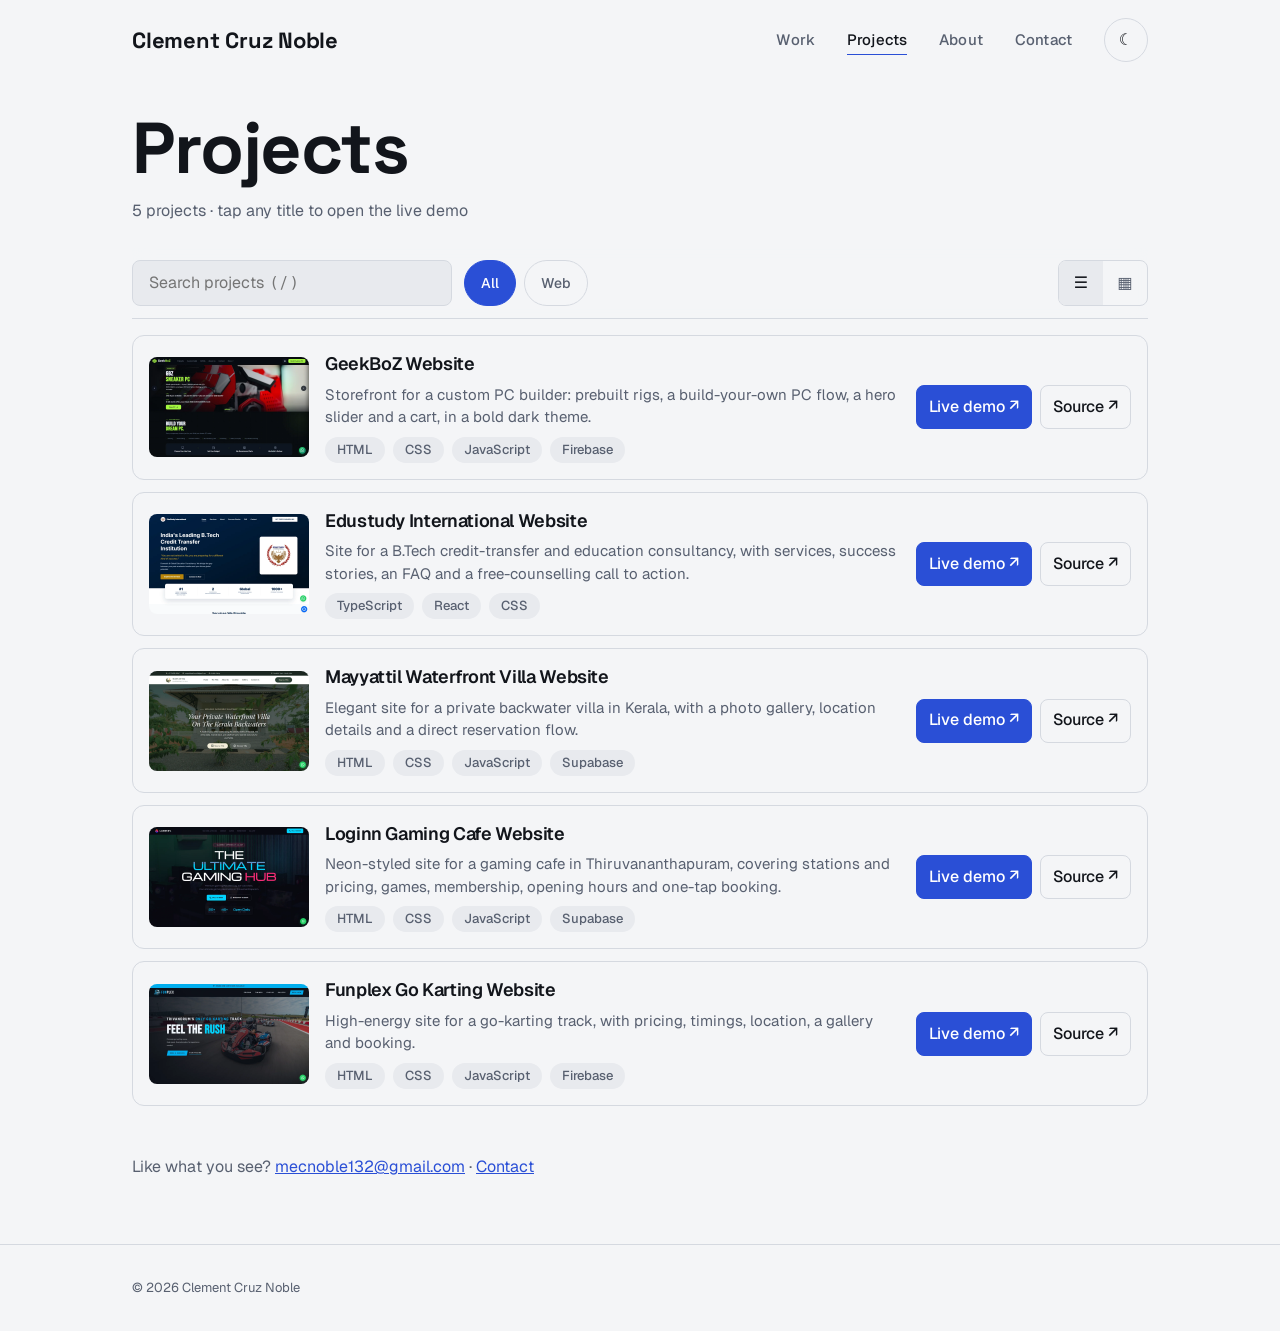
==== projects.html @ 08182e44 "Initial commit: portfolio site Co-Authored-By: Claude Sonnet 5.5 <noreply@anthropic.com>" ====
<!doctype html>
<html lang="en">
<head>
  <meta charset="utf-8">
  <meta name="viewport" content="width=device-width, initial-scale=1">
  <title>Projects — Clement Cruz Noble</title>
  <meta name="description" content="A quick, searchable list of projects by Clement Cruz Noble, each with a live demo and source code link.">
  <link rel="canonical" href="https://example.com/projects.html">
  <link rel="icon" href="assets/icons/favicon.svg" type="image/svg+xml">
  <meta property="og:type" content="website">
  <meta property="og:title" content="Projects — Clement Cruz Noble">
  <meta property="og:description" content="A quick, searchable list of projects with live demos and source code.">
  <meta property="og:url" content="https://example.com/projects.html">
  <meta name="twitter:card" content="summary_large_image">

  <script>
    try {
      const t = localStorage.getItem("theme") ||
        (matchMedia("(prefers-color-scheme: dark)").matches ? "dark" : "light");
      document.documentElement.dataset.theme = t;
    } catch (e) {}
  </script>

  <link rel="preconnect" href="https://fonts.googleapis.com">
  <link rel="preconnect" href="https://fonts.gstatic.com" crossorigin>
  <link rel="stylesheet" href="https://fonts.googleapis.com/css2?family=Geist:wght@400;500;600&family=Geist+Mono:wght@400;500&family=Space+Grotesk:wght@500;700&display=swap">
  <link rel="stylesheet" href="css/tokens.css">
  <link rel="stylesheet" href="css/base.css">
  <link rel="stylesheet" href="css/components.css">
  <link rel="stylesheet" href="css/projects.css">
  <script type="module" src="js/projects-page.js"></script>
</head>
<body>
  <a class="skip-link" href="#main">Skip to content</a>

  <header class="nav">
    <nav class="container nav__inner" aria-label="Main">
      <a class="nav__logo" href="index.html" data-site="name"></a>
      <button id="menu-toggle" class="btn btn--icon nav__menu" type="button" aria-label="Menu" aria-expanded="false" aria-controls="nav-links">
        <svg width="20" height="20" viewBox="0 0 24 24" fill="none" stroke="currentColor" stroke-width="1.5" stroke-linecap="round" aria-hidden="true"><path d="M4 7h16M4 12h16M4 17h16"/></svg>
      </button>
      <div class="nav__links" id="nav-links">
        <a href="index.html#work">Work</a>
        <a href="projects.html" aria-current="page">Projects</a>
        <a href="index.html#about">About</a>
        <a href="index.html#contact">Contact</a>
        <a class="btn btn--primary" href="assets/resume.pdf" download hidden>Resume</a> <!-- hidden for now: remove the "hidden" attribute to show -->

        <button id="theme-toggle" class="btn btn--icon" type="button" aria-label="Toggle dark mode" aria-pressed="false"></button>
      </div>
    </nav>
  </header>

  <main id="main" class="container pp">
    <div class="pp__head">
      <h1 class="pp__title">Projects</h1>
      <p class="pp__sub"><span id="pp-count" aria-live="polite">&nbsp;</span> · tap any title to open the live demo</p>
    </div>

    <div class="toolbar">
      <label class="sr-only" for="pp-search">Search projects</label>
      <input class="toolbar__search" id="pp-search" type="search" placeholder="Search projects  ( / )" autocomplete="off" spellcheck="false">
      <div class="view" role="group" aria-label="Layout">
        <button type="button" data-view="list" aria-pressed="true" aria-label="List view">☰</button>
        <button type="button" data-view="grid" aria-pressed="false" aria-label="Grid view">▦</button>
      </div>
      <div class="chips" id="pp-chips" role="group" aria-label="Filter by category"></div>
    </div>

    <ul class="plist" id="pp-list" data-view="list"></ul>

    <p class="pp__empty" id="pp-empty" hidden>No projects match your search. <button type="button" id="pp-reset">Clear filters</button></p>
    <noscript><p class="pp__empty">This page needs JavaScript to list the projects.</p></noscript>

    <p class="pp__more">Like what you see? <a data-site-href="email|mailto:" data-site="email"></a> · <a href="index.html#contact">Contact</a></p>
  </main>

  <footer class="footer">
    <div class="container">© 2026 <span data-site="name"></span></div>
  </footer>
</body>
</html>
---- css/tokens.css ----
:root {
  --bg: #f4f5f7;
  --surface: #e8eaee;
  --border: #d5d9e0;
  --text: #12151b;
  --text-muted: #586070;
  --accent: #2a4fd6;
  --accent-2: #4a6fe8;
  --accent-contrast: #ffffff;
  --status: #22c55e;
  --danger: #c4262e;
  --success: #17703a;

  --font: Geist, system-ui, -apple-system, "Segoe UI", sans-serif;
  --font-display: "Space Grotesk", Geist, system-ui, sans-serif;
  --fw-display: 700;
  --font-mono: "Geist Mono", ui-monospace, "Cascadia Code", Consolas, monospace;
  --fs-hero: clamp(2.75rem, 5.2vw, 5rem);
  --fs-h2: clamp(1.75rem, 3vw, 2.25rem);
  --fs-display: clamp(2.5rem, 7vw, 5.5rem);
  --fs-card: 1.25rem;
  --fs-body: 1rem;
  --fs-small: 0.8125rem;

  --space-1: 4px;
  --space-2: 8px;
  --space-3: 12px;
  --space-4: 16px;
  --space-5: 24px;
  --space-6: 32px;
  --space-7: 48px;
  --space-8: 64px;
  --space-9: 96px;

  --radius-card: 12px;
  --radius-btn: 8px;
  --radius-pill: 999px;
  --section-pad: var(--space-8);
  --nav-h: 72px;
  --gutter: 20px;
  --ease: cubic-bezier(0.2, 0.6, 0.2, 1);
  --grain-opacity: 0.05;
}

:root[data-theme="dark"] {
  --bg: #0a0c10;
  --surface: #12151b;
  --border: #222733;
  --text: #e8eaee;
  --text-muted: #97a0b0;
  --accent: #6e95ff;
  --accent-2: #4a73e6;
  --accent-contrast: #050b1f;
  --danger: #e58a8f;
  --success: #8fbf9f;
  --grain-opacity: 0.07;
}

@media (min-width: 720px) {
  :root { --nav-h: 80px; --gutter: 28px; }
}
@media (min-width: 960px) {
  :root { --section-pad: var(--space-9); --gutter: 32px; }
}
---- css/base.css ----
*, *::before, *::after { box-sizing: border-box; }

/* No global scroll-behavior: smooth. It breaks ScrollTrigger's measuring on the homepage.
   In-page links are smoothed in js/nav.js instead. */

body {
  margin: 0;
  font-family: var(--font);
  font-size: var(--fs-body);
  line-height: 1.65;
  color: var(--text);
  background: var(--bg);
  transition: background-color 0.2s, color 0.2s;
}

h1, h2, h3, p { margin: 0; }
h1, h2 { letter-spacing: -0.02em; }

a { color: var(--accent); }

:focus-visible {
  outline: 2px solid var(--accent);
  outline-offset: 2px;
}

img { max-width: 100%; display: block; }

.sr-only {
  position: absolute;
  width: 1px;
  height: 1px;
  margin: -1px;
  padding: 0;
  overflow: hidden;
  clip: rect(0 0 0 0);
  white-space: nowrap;
  border: 0;
}

/* Smooth cross-fade between pages (Chromium; ignored elsewhere) */
@view-transition { navigation: auto; }

/* Theme-switch circle wipe: only suppress the default fade while it runs */
html.theme-switching::view-transition-old(root),
html.theme-switching::view-transition-new(root) {
  animation: none;
  mix-blend-mode: normal;
}

@media (prefers-reduced-motion: reduce) {
  * { transition: none !important; animation: none !important; }
}
---- css/components.css ----
/* Shared by every page: layout, nav, buttons, tags, form, footer, placeholders */
.container {
  max-width: 1080px;
  margin: 0 auto;
  padding: 0 var(--gutter);
}

.skip-link {
  position: absolute;
  left: var(--space-4);
  top: -100px;
  z-index: 200;
  background: var(--accent);
  color: var(--accent-contrast);
  padding: var(--space-2) var(--space-4);
  border-radius: var(--radius-btn);
}
.skip-link:focus { top: var(--space-2); }

/* Nav (mobile first: links collapse into a panel) */
/* Not sticky and no background: the nav is just the top row of the page and scrolls away with it. */
.nav {
  position: relative;
  z-index: 40;
  height: var(--nav-h);
}
.nav__inner {
  height: 100%;
  display: flex;
  align-items: center;
  justify-content: space-between;
  gap: var(--space-6);
}
.nav__logo { font-family: var(--font-display); font-weight: var(--fw-display); font-size: 1.375rem; line-height: 1; letter-spacing: -0.01em; color: var(--text); text-decoration: none; white-space: nowrap; }
.nav__links {
  display: none;
  position: absolute;
  top: 100%;
  left: 0;
  right: 0;
  flex-direction: column;
  align-items: stretch;
  gap: var(--space-2);
  padding: var(--space-5) var(--gutter) var(--space-6);
  background: var(--bg);
  border-bottom: 1px solid var(--border);
}
.nav__links.is-open { display: flex; }
.nav__links a:not(.btn) {
  position: relative;
  color: var(--text-muted);
  font-family: var(--font-display);
  font-size: 2rem;
  line-height: 1.2;
  text-decoration: none;
  padding: var(--space-2) 0;
}
.nav__links a:not(.btn):hover,
.nav__links a.is-active,
.nav__links a[aria-current] { color: var(--text); }
.nav__links .btn { align-self: flex-start; margin-top: var(--space-3); }
.nav__links .btn--icon { border-radius: 50%; }

@media (min-width: 720px) {
  .nav .nav__menu { display: none; }
  .nav__links {
    display: flex;
    position: static;
    flex-direction: row;
    align-items: center;
    padding: 0;
    border: 0;
    background: none;
    gap: var(--space-6);
  }
  .nav__links a:not(.btn) {
    font-family: var(--font);
    font-size: 0.9375rem;
    font-weight: 500;
    letter-spacing: 0.01em;
    padding: var(--space-2) 0;
  }
  /* Underline that draws in on hover and stays on the current item */
  .nav__links a:not(.btn)::after {
    content: "";
    position: absolute;
    left: 0;
    right: 0;
    bottom: 2px;
    height: 1.5px;
    background: var(--accent);
    transform: scaleX(0);
    transform-origin: right;
    transition: transform 0.35s var(--ease);
  }
  .nav__links a:not(.btn):hover::after,
  .nav__links a.is-active::after,
  .nav__links a[aria-current]::after { transform: scaleX(1); transform-origin: left; }
  .nav__links .btn { align-self: auto; margin-top: 0; }
  .nav__links .btn--primary { border-radius: var(--radius-pill); padding: 0 var(--space-6); }
}

/* Buttons */
.btn {
  display: inline-flex;
  align-items: center;
  justify-content: center;
  gap: var(--space-2);
  min-height: 44px;
  padding: 0 var(--space-5);
  border-radius: var(--radius-btn);
  border: 1px solid var(--border);
  background: transparent;
  color: var(--text);
  font: inherit;
  font-weight: 500;
  text-decoration: none;
  cursor: pointer;
}
.btn:hover { border-color: var(--text-muted); }
.btn--primary {
  background: var(--accent);
  border-color: var(--accent);
  color: var(--accent-contrast);
}
.btn--primary:hover { border-color: var(--accent); filter: brightness(1.1); }
.btn--icon { min-width: 44px; padding: 0; }
.btn:disabled { opacity: 0.6; cursor: not-allowed; }
.btn[hidden] { display: none; }

/* Tags */
.tags { display: flex; flex-wrap: wrap; gap: var(--space-2); padding: 0; margin: 0; list-style: none; }
.tags li {
  background: var(--surface);
  color: var(--text-muted);
  font-size: var(--fs-small);
  font-weight: 500;
  line-height: 1.4;
  padding: var(--space-1) var(--space-3);
  border-radius: var(--radius-pill);
}

/* Image placeholder: a flat tint per project via --hue */
.ph { background: hsl(var(--hue, 40) 12% 16%); }

/* Form */
.form { display: grid; gap: var(--space-4); }
.form__field { display: grid; gap: var(--space-2); }
.form label { font-weight: 500; font-size: 0.9375rem; }
.form input,
.form textarea {
  width: 100%;
  min-height: 44px;
  padding: var(--space-3) var(--space-4);
  border: 1px solid var(--border);
  border-radius: var(--radius-btn);
  background: var(--bg);
  color: var(--text);
  font: inherit;
}
.form input:focus-visible,
.form textarea:focus-visible { outline: 2px solid var(--accent); outline-offset: 2px; border-color: var(--accent); }
.form [aria-invalid="true"] { border-color: var(--danger); }
.form__error { color: var(--danger); font-size: var(--fs-small); }
.form__hp { position: absolute; left: -9999px; width: 1px; height: 1px; overflow: hidden; }
.form .btn { justify-self: start; }
.form__status { font-weight: 500; }
.form__status:empty { display: none; }
.form__status[data-type="success"] { color: var(--success); }
.form__status[data-type="error"] { color: var(--danger); }

.footer {
  border-top: 1px solid var(--border);
  padding: var(--space-6) 0;
  color: var(--text-muted);
  font-size: var(--fs-small);
}
---- css/projects.css ----
/* Projects page: plain, fast, scannable. No decoration, no motion beyond hover. */
.pp { padding-top: var(--space-6); padding-bottom: var(--space-8); }
.pp__head { margin-bottom: var(--space-5); }
.pp__title { font-family: var(--font-display); font-size: clamp(3rem, 8vw, 4.5rem); font-weight: var(--fw-display); line-height: 1; letter-spacing: -0.02em; padding-bottom: 0.08em; }
.pp__sub { color: var(--text-muted); margin-top: var(--space-2); }

/* Toolbar */
.toolbar {
  position: sticky;
  top: 0; /* the nav scrolls away, so the toolbar is the only sticky element */
  z-index: 20;
  display: grid;
  grid-template-columns: 1fr auto;
  gap: var(--space-3);
  padding: var(--space-3) 0;
  margin-bottom: var(--space-4);
  background: color-mix(in srgb, var(--bg) 92%, transparent);
  backdrop-filter: blur(10px);
  border-bottom: 1px solid var(--border);
}
.toolbar__search {
  width: 100%;
  min-height: 44px;
  padding: 0 var(--space-4);
  border: 1px solid var(--border);
  border-radius: var(--radius-btn);
  background: var(--surface);
  color: var(--text);
  font: inherit;
}
.toolbar__search:focus-visible { border-color: var(--accent); }
.chips {
  grid-column: 1 / -1;
  grid-row: 2;
  display: flex;
  gap: var(--space-2);
  overflow-x: auto;
  scrollbar-width: none;
  margin-inline: calc(var(--gutter) * -1);
  padding-inline: var(--gutter);
}
.chips::-webkit-scrollbar { display: none; }
.chip {
  flex: none;
  min-height: 44px;
  padding: 0 var(--space-4);
  border: 1px solid var(--border);
  border-radius: var(--radius-pill);
  background: transparent;
  color: var(--text-muted);
  font: inherit;
  font-size: 0.875rem;
  font-weight: 500;
  cursor: pointer;
}
.chip:hover { color: var(--text); }
.chip[aria-pressed="true"] { background: var(--accent); border-color: var(--accent); color: var(--accent-contrast); }

.view { display: flex; border: 1px solid var(--border); border-radius: var(--radius-btn); overflow: hidden; }
.view button {
  min-width: 44px;
  min-height: 44px;
  border: 0;
  background: transparent;
  color: var(--text-muted);
  font: inherit;
  cursor: pointer;
}
.view button[aria-pressed="true"] { background: var(--surface); color: var(--text); }

@media (min-width: 720px) {
  .toolbar { grid-template-columns: minmax(200px, 320px) 1fr auto; }
  .chips { grid-column: 2; grid-row: 1; margin-inline: 0; padding-inline: 0; }
  .view { grid-column: 3; grid-row: 1; }
}

/* Project items: list view (default) */
.plist { list-style: none; margin: 0; padding: 0; display: grid; gap: var(--space-3); }
.p-item {
  display: grid;
  grid-template-columns: 1fr; /* phones: full-width image on top, so screenshots stay readable */
  gap: var(--space-3) var(--space-4);
  padding: var(--space-4);
  border: 1px solid var(--border);
  border-radius: var(--radius-card);
  background: var(--bg);
  transition: border-color 0.15s, box-shadow 0.15s;
}
.p-item[hidden] { display: none; }
.p-item:hover { border-color: var(--text-muted); box-shadow: 0 4px 16px rgb(0 0 0 / 0.06); }
.p-item__media { display: block; aspect-ratio: 16 / 10; border-radius: 8px; overflow: hidden; background: var(--surface); }
.p-item__media > * { width: 100%; height: 100%; object-fit: cover; display: block; }
.p-item__main { min-width: 0; display: grid; gap: var(--space-2); align-content: start; }
.p-item__title { font-size: 1.125rem; font-weight: 600; line-height: 1.3; }
.p-item__title a { color: var(--text); text-decoration: none; }
.p-item__title a:hover { color: var(--accent); }
.p-item__desc { color: var(--text-muted); font-size: 0.9375rem; line-height: 1.5; }
.p-item__actions { grid-column: 1 / -1; display: grid; grid-template-columns: 1fr 1fr; gap: var(--space-2); }
.p-item__actions .btn { white-space: nowrap; padding-inline: var(--space-3); }

@media (min-width: 520px) {
  .p-item { grid-template-columns: 200px 1fr; }
}
@media (min-width: 720px) {
  .p-item { grid-template-columns: 160px 1fr auto; align-items: center; }
  .p-item__actions { grid-column: auto; display: flex; }
}

/* Grid view */
.plist[data-view="grid"] { grid-template-columns: repeat(auto-fill, minmax(280px, 1fr)); gap: var(--space-4); }
.plist[data-view="grid"] .p-item { grid-template-columns: 1fr; align-content: start; }
.plist[data-view="grid"] .p-item__media { aspect-ratio: 16 / 10; }
.plist[data-view="grid"] .p-item__actions { grid-column: auto; display: grid; grid-template-columns: 1fr 1fr; }

.pp__empty { text-align: center; color: var(--text-muted); padding: var(--space-8) 0; }
.pp__empty button { font: inherit; color: var(--accent); background: none; border: 0; text-decoration: underline; cursor: pointer; min-height: 44px; }
.pp__more { margin-top: var(--space-7); color: var(--text-muted); }

@media (prefers-reduced-motion: reduce) {
  .p-item { transition: none; }
}
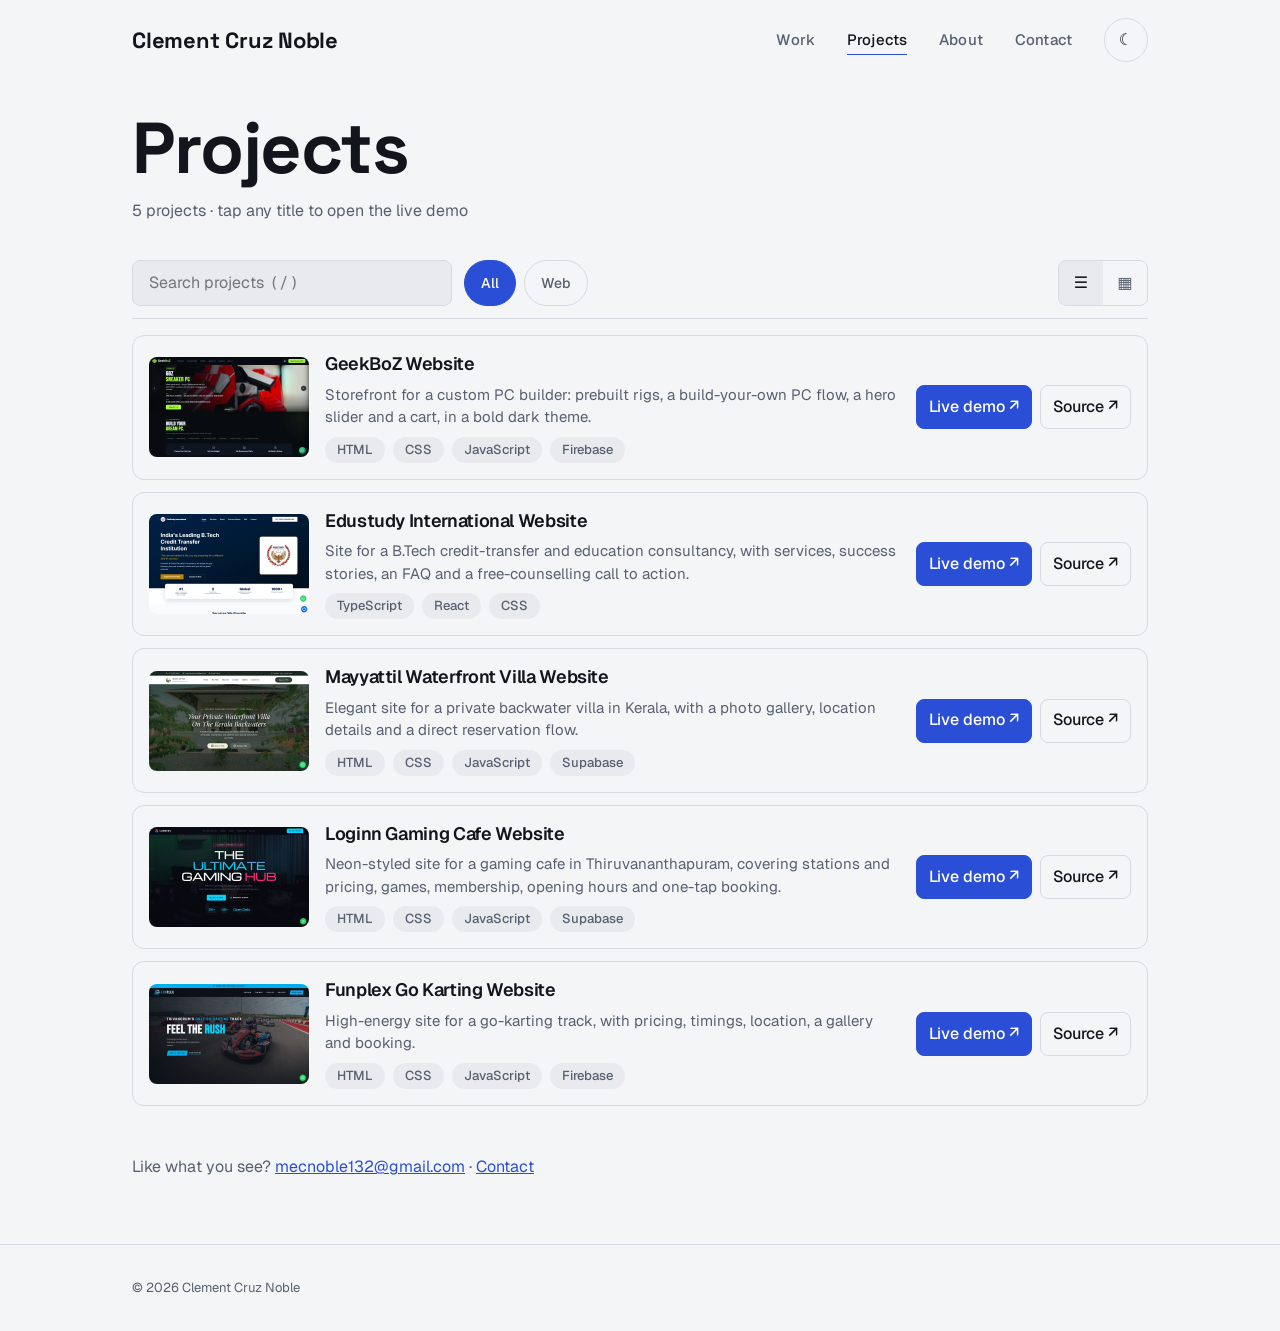
==== commit c519490a: "Set production domain to clementcruz.vercel.app, drop preview image Co-Authored-By: Claude Sonnet 5." ====
--- a/projects.html
+++ b/projects.html
@@ -5,13 +5,13 @@
   <meta name="viewport" content="width=device-width, initial-scale=1">
   <title>Projects — Clement Cruz Noble</title>
   <meta name="description" content="A quick, searchable list of projects by Clement Cruz Noble, each with a live demo and source code link.">
-  <link rel="canonical" href="https://example.com/projects.html">
+  <link rel="canonical" href="https://clementcruz.vercel.app/projects.html">
   <link rel="icon" href="assets/icons/favicon.svg" type="image/svg+xml">
   <meta property="og:type" content="website">
   <meta property="og:title" content="Projects — Clement Cruz Noble">
   <meta property="og:description" content="A quick, searchable list of projects with live demos and source code.">
-  <meta property="og:url" content="https://example.com/projects.html">
-  <meta name="twitter:card" content="summary_large_image">
+  <meta property="og:url" content="https://clementcruz.vercel.app/projects.html">
+  <meta name="twitter:card" content="summary">
 
   <script>
     try {
